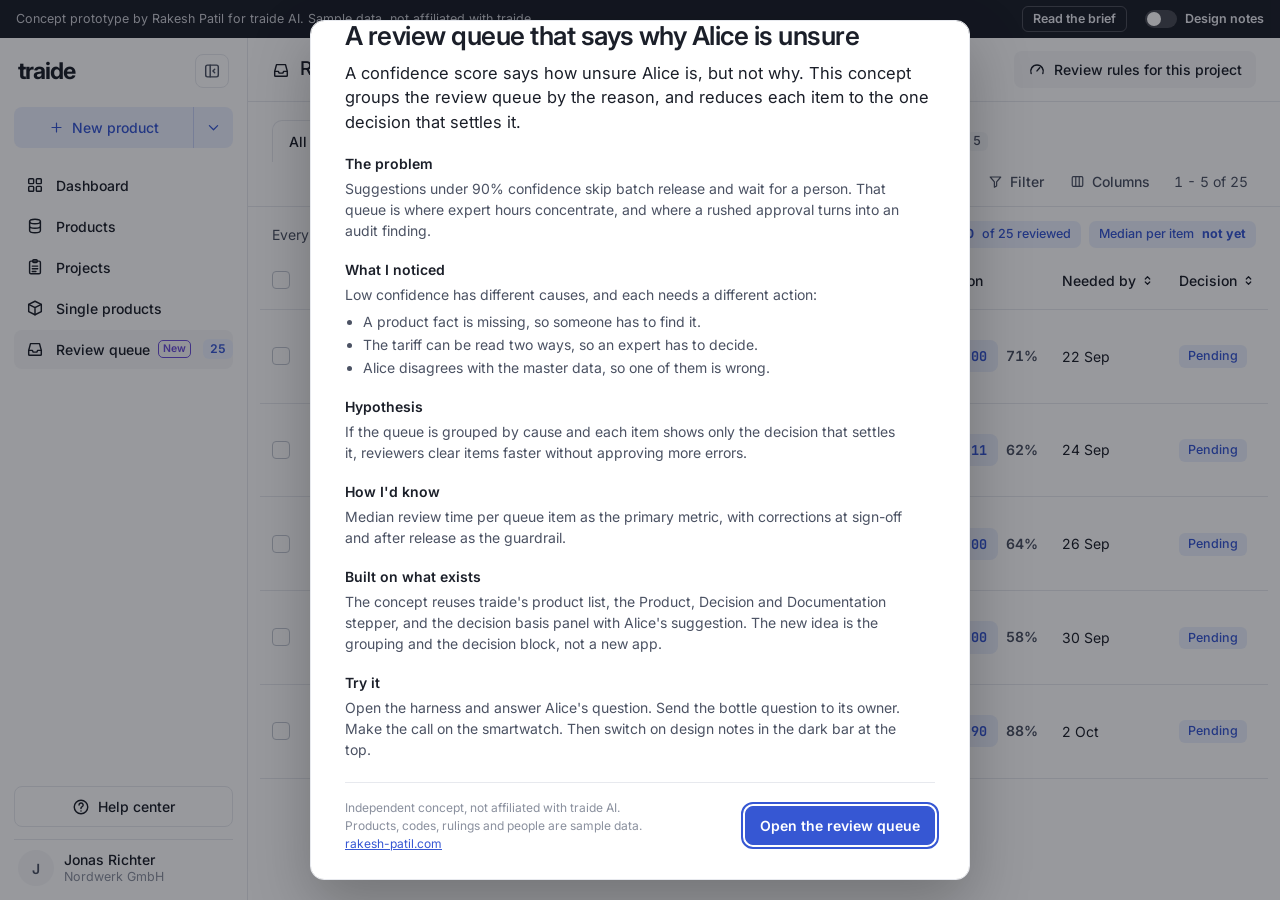
==== index.html @ de1a4b26 "Spliting code into seperate file HTML, CSS & JS" ====
<!doctype html>
<html lang="en">
<head>
<meta charset="utf-8">
<meta name="viewport" content="width=device-width,initial-scale=1">
<title>Review queue, a concept for traide</title>
<link rel="preconnect" href="https://fonts.googleapis.com">
<link rel="preconnect" href="https://fonts.gstatic.com" crossorigin>
<link href="https://fonts.googleapis.com/css2?family=Inter:wght@400;500;600;700&family=JetBrains+Mono:wght@500;700&display=swap" rel="stylesheet">
<link rel="stylesheet" href="styles.css">
</head>
<body>
<div class="strip">
  <p>Concept prototype by Rakesh Patil for traide AI. Sample data, not affiliated with traide.</p>
  <button class="sbtn" data-act="brief">Read the brief</button>
  <label class="switch"><input type="checkbox" id="notesToggle"><span>Design notes</span></label>
</div>
<div class="app">
  <aside class="side" id="side"></aside>
  <div class="main" id="main"></div>
</div>

<div class="scrim" id="scrim"></div>
<div class="modal" id="brief" role="dialog" aria-modal="true" aria-labelledby="briefTitle">
  <div class="brief">
    <p class="by">A product design concept by Rakesh Patil</p>
    <h1 id="briefTitle">A review queue that says why Alice is unsure</h1>
    <p class="lede">A confidence score says how unsure Alice is, but not why. This concept groups the review queue by the reason, and reduces each item to the one decision that settles it.</p>
    <h2>The problem</h2>
    <p>Suggestions under 90% confidence skip batch release and wait for a person. That queue is where expert hours concentrate, and where a rushed approval turns into an audit finding.</p>
    <h2>What I noticed</h2>
    <p>Low confidence has different causes, and each needs a different action:</p>
    <ul>
      <li>A product fact is missing, so someone has to find it.</li>
      <li>The tariff can be read two ways, so an expert has to decide.</li>
      <li>Alice disagrees with the master data, so one of them is wrong.</li>
    </ul>
    <h2>Hypothesis</h2>
    <p>If the queue is grouped by cause and each item shows only the decision that settles it, reviewers clear items faster without approving more errors.</p>
    <h2>How I'd know</h2>
    <p>Median review time per queue item as the primary metric, with corrections at sign-off and after release as the guardrail.</p>
    <h2>Built on what exists</h2>
    <p>The concept reuses traide's product list, the Product, Decision and Documentation stepper, and the decision basis panel with Alice's suggestion. The new idea is the grouping and the decision block, not a new app.</p>
    <h2>Try it</h2>
    <p>Open the harness and answer Alice's question. Send the bottle question to its owner. Make the call on the smartwatch. Then switch on design notes in the dark bar at the top.</p>
    <div class="foot">
      <p>Independent concept, not affiliated with traide AI. Products, codes, rulings and people are sample data. <a href="https://www.rakesh-patil.com" target="_blank" rel="noopener">rakesh-patil.com</a></p>
      <button class="btn primary" data-act="close-brief">Open the review queue</button>
    </div>
  </div>
</div>
<div class="sheet" id="askSheet" role="dialog" aria-modal="true" aria-labelledby="askTitle"></div>
<div class="pop" id="pop" role="dialog" aria-live="polite"></div>
<div class="toast" id="toast" role="status"></div>

<script src="script.js"></script>
</body>
</html>
---- styles.css ----
:root{
  --bg:#FFFFFF; --panel:#F6F7F9; --ai:#F3F6FC; --ink:#1B1F29; --ink-2:#4B5263; --ink-3:#8A909E;
  --rule:#E7E9EE; --line:#C3C8D2; --track:#E8EBF0;
  --blue:#3657D3; --blue-2:#2F4FC0; --blue-bg:#EBF0FD; --blue-hover:#2C4BC0;
  --ok:#2E9E57; --ok-bg:#E7F6EC; --toast:#3AA55B;
  --fact:#B4650A; --fact-bg:#FDF2E3; --judg:#6B4FD8; --judg-bg:#F1EDFD; --conf:#C23B5C; --conf-bg:#FCEBEF;
  --red:#C8323C; --meta:#6B4FD8; --strip:#1B1F29; --strip-ink:#E9EBF0;
  --step:20px;
  --sans:"Inter",system-ui,-apple-system,"Segoe UI",Roboto,Arial,sans-serif;
  --mono:"JetBrains Mono",ui-monospace,"SFMono-Regular",Menlo,Consolas,monospace;
}
@media (prefers-color-scheme:dark){
  :root:not([data-theme="light"]){
    --bg:#14171F; --panel:#1B1F29; --ai:#1A2130; --ink:#E8EAF0; --ink-2:#B0B6C3; --ink-3:#848B9A;
    --rule:#2A2F3B; --line:#4A5162; --track:#2A303C;
    --blue:#7D98F2; --blue-2:#9AB0F5; --blue-bg:#1F2A47; --blue-hover:#94ACF6;
    --ok:#5CC98E; --ok-bg:#163223; --toast:#2F8A4C;
    --fact:#E6A450; --fact-bg:#35291A; --judg:#B3A0F5; --judg-bg:#2A2446; --conf:#EE8CA6; --conf-bg:#3A2130;
    --red:#EF7A82; --meta:#A994F7; --strip:#0C0E13; --strip-ink:#D9DCE3;
  }
}
:root[data-theme="dark"]{
  --bg:#14171F; --panel:#1B1F29; --ai:#1A2130; --ink:#E8EAF0; --ink-2:#B0B6C3; --ink-3:#848B9A;
  --rule:#2A2F3B; --line:#4A5162; --track:#2A303C;
  --blue:#7D98F2; --blue-2:#9AB0F5; --blue-bg:#1F2A47; --blue-hover:#94ACF6;
  --ok:#5CC98E; --ok-bg:#163223; --toast:#2F8A4C;
  --fact:#E6A450; --fact-bg:#35291A; --judg:#B3A0F5; --judg-bg:#2A2446; --conf:#EE8CA6; --conf-bg:#3A2130;
  --red:#EF7A82; --meta:#A994F7; --strip:#0C0E13; --strip-ink:#D9DCE3;
}
*{box-sizing:border-box}
html,body{margin:0}
body{background:var(--bg);color:var(--ink);font:14px/1.5 var(--sans);-webkit-font-smoothing:antialiased}
button,input,select,textarea{font:inherit;color:inherit}
button{cursor:pointer;background:none;border:0;padding:0}
button:disabled{cursor:default}
:focus-visible{outline:2px solid var(--blue);outline-offset:2px;border-radius:6px}
h1,h2,h3{margin:0;font-weight:600}
p{margin:0}
.ic{display:inline-flex;flex:none}
.ic svg{width:18px;height:18px;fill:none;stroke:currentColor;stroke-width:1.6;stroke-linecap:round;stroke-linejoin:round}
.ic.sm svg{width:15px;height:15px}
kbd{font:600 10.5px/1 var(--sans);border:1px solid var(--rule);border-bottom-width:2px;border-radius:4px;padding:2px 5px;background:var(--bg);color:var(--ink-2)}
[data-host]{position:relative}
.mono{font-family:var(--mono);font-weight:700;letter-spacing:.01em}

/* concept strip */
.strip{height:38px;background:var(--strip);color:var(--strip-ink);display:flex;align-items:center;gap:18px;padding:0 16px;font-size:12.5px}
.strip p{flex:1;min-width:0;white-space:nowrap;overflow:hidden;text-overflow:ellipsis;opacity:.85}
.strip .sbtn{color:var(--strip-ink);font-weight:600;border:1px solid rgba(255,255,255,.22);border-radius:6px;padding:3px 10px}
.switch{display:flex;align-items:center;gap:8px;font-weight:600;cursor:pointer;user-select:none}
.switch input{appearance:none;width:32px;height:18px;border-radius:9px;background:rgba(255,255,255,.2);position:relative;margin:0;cursor:pointer;transition:background .2s}
.switch input::after{content:"";position:absolute;top:2px;left:2px;width:14px;height:14px;border-radius:50%;background:#fff;transition:left .2s}
.switch input:checked{background:var(--meta)}
.switch input:checked::after{left:16px}

/* shell */
.app{display:grid;grid-template-columns:248px minmax(0,1fr);height:calc(100vh - 38px)}
.side{border-right:1px solid var(--rule);display:flex;flex-direction:column;gap:18px;padding:16px 14px 14px;min-height:0}
.brandrow{display:flex;align-items:center;justify-content:space-between;padding:0 4px}
.word{font-weight:700;font-size:23px;letter-spacing:-.04em}
.iconbtn{width:34px;height:34px;border:1px solid var(--rule);border-radius:8px;display:grid;place-items:center;color:var(--ink-2)}
.newbtn{display:flex;border-radius:8px;background:var(--blue-bg);color:var(--blue);font-weight:500;overflow:hidden}
.newbtn button{color:inherit;padding:10px 12px;display:flex;align-items:center;gap:8px}
.newbtn button:first-child{flex:1;justify-content:center}
.newbtn button:last-child{border-left:1px solid rgba(54,87,211,.2)}
.nav{display:flex;flex-direction:column;gap:2px}
.nav button{display:flex;align-items:center;gap:12px;white-space:nowrap;width:100%;padding:9px 12px;border-radius:8px;color:var(--ink);font-weight:500;text-align:left}
.nav button:hover{background:var(--panel)}
.nav button.on{background:var(--panel)}
.nav .count{margin-left:auto;font-size:12px;font-weight:600;color:var(--blue);background:var(--blue-bg);border-radius:6px;padding:1px 7px;font-variant-numeric:tabular-nums}
.nav .newtag{font-size:10.5px;font-weight:600;color:var(--meta);border:1px solid var(--meta);border-radius:5px;padding:0 4px;margin-left:-4px}
.side-bottom{margin-top:auto;display:flex;flex-direction:column;gap:12px}
.helpbtn{display:flex;align-items:center;justify-content:center;gap:8px;border:1px solid var(--rule);border-radius:8px;padding:9px;font-weight:500}
.user{display:flex;align-items:center;gap:10px;padding:10px 4px 0;border-top:1px solid var(--rule)}
.avatar{width:36px;height:36px;border-radius:50%;background:var(--panel);display:grid;place-items:center;font-weight:600;color:var(--ink-2);flex:none}
.user small{display:block;color:var(--ink-3);font-size:12.5px;line-height:1.3}
.user strong{font-weight:500;display:block;line-height:1.3}
.main{min-width:0;min-height:0;display:flex;flex-direction:column}

/* shared bits */
.crumb{display:inline-flex;align-items:center;gap:6px;background:var(--panel);border-radius:8px;padding:7px 12px 7px 8px;font-weight:500}
.crumb:hover{background:var(--rule)}
.topbar{display:flex;align-items:center;gap:14px;padding:12px 24px;border-bottom:1px solid var(--rule);min-height:64px}
.topbar h1{font-size:19px;font-weight:500;display:flex;align-items:center;gap:10px}
.ghost{display:inline-flex;align-items:center;gap:8px;background:var(--panel);border-radius:8px;padding:8px 14px;font-weight:500;color:var(--ink)}
.ghost:hover{background:var(--rule)}
.art{display:inline-flex;align-items:center;gap:8px;border:1px solid var(--rule);border-radius:8px;padding:5px 10px;font-family:var(--mono);font-weight:700;font-size:13px;white-space:nowrap;background:var(--bg)}
.art.pend{background:var(--blue-bg);border-color:transparent;color:var(--blue)}
.tcode{flex:none;display:inline-flex;align-items:stretch;border:1px solid var(--rule);border-radius:8px;font-family:var(--mono);font-weight:700;font-size:13.5px;overflow:hidden;white-space:nowrap;background:var(--bg)}
.tcode>span{padding:5px 10px;display:flex;align-items:center;gap:6px}
.tcode .eu{border-right:1px solid var(--rule)}
.tcode.pend{background:var(--blue-bg);border-color:transparent;color:var(--blue)}
.tcode.pend .eu{border-right-color:rgba(54,87,211,.18)}
.tcode.empty{color:var(--ink-3)}
.tcode.flash{animation:flash .9s ease}
@keyframes flash{0%{box-shadow:0 0 0 0 var(--blue)}30%{box-shadow:0 0 0 4px var(--blue-bg)}100%{box-shadow:0 0 0 0 transparent}}
.badge{display:inline-block;font-size:12.5px;font-weight:500;border-radius:6px;padding:2px 9px;white-space:nowrap}
.badge.pend{background:var(--blue-bg);color:var(--blue)}
.badge.wait{background:var(--fact-bg);color:var(--fact)}
.badge.done{color:var(--ink);padding-left:0}
.cause{display:inline-flex;align-items:center;gap:7px;font-size:12.5px;font-weight:500;padding:2px 9px 2px 8px;border-radius:6px;white-space:nowrap}
.cause::before{content:"";width:7px;height:7px;transform:rotate(45deg);border-radius:1px;background:currentColor;flex:none}
.g-fact.cause{color:var(--fact);background:var(--fact-bg)}
.g-judgment.cause{color:var(--judg);background:var(--judg-bg)}
.g-conflict.cause{color:var(--conf);background:var(--conf-bg)}
.btn{display:inline-flex;align-items:center;gap:8px;border:1px solid var(--rule);background:var(--bg);border-radius:8px;padding:8px 14px;font-weight:500}
.btn:hover:not(:disabled){border-color:var(--line)}
.btn.primary{background:var(--blue);color:#fff;border-color:var(--blue);font-weight:600}
.btn.primary:hover:not(:disabled){background:var(--blue-hover);border-color:var(--blue-hover)}
.btn.primary:disabled{background:var(--track);border-color:var(--track);color:var(--ink-3)}
.btn.primary kbd{background:transparent;color:inherit;border-color:rgba(255,255,255,.5)}
.btn.danger{color:var(--red);border-color:var(--red)}
.link{color:var(--blue);font-weight:500}
.link:hover:not(:disabled){text-decoration:underline;text-underline-offset:3px}
.link:disabled{color:var(--ink-3)}
.link.sm{font-size:12.5px}

/* list view */
.page{flex:1;overflow:auto}
.tabs{display:flex;align-items:flex-end;gap:4px;padding:18px 24px 0;border-bottom:1px solid var(--rule);flex-wrap:wrap}
.tab{display:flex;align-items:center;gap:10px;padding:10px 16px;border:1px solid transparent;border-bottom:0;border-radius:10px 10px 0 0;color:var(--ink-2);margin-bottom:-1px;font-weight:500}
.tab .n{font-size:12.5px;background:var(--panel);border-radius:6px;padding:0 7px;color:var(--ink-2);font-variant-numeric:tabular-nums}
.tab[aria-selected="true"]{border-color:var(--rule);background:var(--bg);color:var(--ink)}
.tab .dot{width:8px;height:8px;border-radius:1.5px;transform:rotate(45deg)}
.tab.t-fact .dot{background:var(--fact)} .tab.t-judgment .dot{background:var(--judg)} .tab.t-conflict .dot{background:var(--conf)}
.tools{display:flex;align-items:center;gap:6px;margin-left:auto;padding-bottom:8px;color:var(--ink-2)}
.tools button{display:flex;align-items:center;gap:7px;padding:6px 10px;border-radius:7px;font-weight:500}
.tools button:hover{background:var(--panel)}
.pager{font-variant-numeric:tabular-nums;padding:0 8px;white-space:nowrap}
.listmeta{display:flex;flex-wrap:wrap;align-items:center;gap:10px 16px;padding:14px 24px 4px}
.listmeta p{color:var(--ink-2);flex:1;min-width:260px}
.pill{display:inline-flex;align-items:center;gap:8px;background:var(--blue-bg);color:var(--blue);border-radius:7px;padding:4px 10px;font-size:12.5px;font-weight:500;white-space:nowrap}
.pill b{font-variant-numeric:tabular-nums}
.tablewrap{overflow-x:auto;padding:0 12px 24px}
table{border-collapse:collapse;width:100%}
.ltable th{font-weight:500;text-align:left;padding:18px 12px;border-bottom:1px solid var(--rule);white-space:nowrap;color:var(--ink)}
.ltable td{padding:16px 12px;border-bottom:1px solid var(--rule);vertical-align:middle}
.ltable tbody tr{cursor:pointer}
.ltable tbody tr:hover td{background:var(--panel)}
.ltable .pname{font-weight:500}
.ltable .pname small{display:block;color:var(--ink-3);font-weight:400;font-size:12.5px}
.conf{font-weight:600;font-variant-numeric:tabular-nums;color:var(--ink-2);margin-left:8px}
.cb{width:18px;height:18px;border:1.5px solid var(--line);border-radius:4px;display:block}
.sorth{display:inline-flex;align-items:center;gap:4px}
.donebar{margin:12px 24px 0;padding:14px 16px;border-radius:10px;background:var(--ok-bg);display:flex;flex-wrap:wrap;align-items:center;gap:12px}
.donebar p{flex:1;min-width:240px}

/* detail view */
.dtop{display:flex;align-items:center;gap:14px;padding:10px 24px;border-bottom:1px solid var(--rule)}
.dtop .dname{font-weight:500;white-space:nowrap;overflow:hidden;text-overflow:ellipsis;min-width:0}
.dnav{margin-left:auto;display:flex;align-items:center;gap:6px;flex:none}
.dnav .pos{font-variant-numeric:tabular-nums;margin-right:6px}
.dnav .pos b{font-weight:500}
.dnav .pos span{color:var(--ink-3)}
.dnav button{width:34px;height:34px;border-radius:8px;display:grid;place-items:center;background:var(--panel)}
.dnav button:hover{background:var(--rule)}
.stepper{display:flex;align-items:center;gap:14px;padding:14px 24px;border-bottom:1px solid var(--rule)}
.stp{display:flex;align-items:center;gap:12px;white-space:nowrap}
.stp .c{width:30px;height:30px;border-radius:50%;display:grid;place-items:center;font-weight:500;font-size:13px;background:var(--panel);color:var(--ink-3)}
.stp.done .c{background:var(--blue-bg);color:var(--blue)}
.stp.active .c{background:var(--blue-bg);color:var(--blue);box-shadow:0 0 0 1.5px var(--blue)}
.stp .t{font-weight:500}
.stp .t small{display:block;font-weight:400;font-size:12px;color:var(--ink-3);line-height:1.2}
.stp.todo .t{color:var(--ink-2)}
.sline{flex:0 1 180px;min-width:24px;height:2px;background:var(--rule)}
.sline.done{background:var(--blue)}
.dbody{flex:1;min-height:0;display:grid;grid-template-columns:minmax(0,1fr) minmax(380px,42%)}
.dleft{display:flex;flex-direction:column;min-height:0;min-width:0}
.dscroll{flex:1;overflow:auto;padding:18px 24px 28px}
.lbl{color:var(--ink-2);font-weight:500;margin-bottom:12px}
.banner{display:flex;flex-direction:column;gap:8px;padding:14px 16px;border-radius:10px;border:1px solid var(--rule);margin-bottom:14px}
.banner .brow{display:flex;flex-wrap:wrap;align-items:center;gap:8px 14px}
.banner .due{font-weight:600;font-size:13px}
.banner p{color:var(--ink-2)}
.sect{border:1px solid var(--rule);border-radius:10px;margin-bottom:14px;background:var(--bg)}
.shead{display:flex;align-items:center;width:100%;padding:14px 16px;text-align:left}
.shead h2{font-size:18px;font-weight:500;flex:1}
.shead .ic{color:var(--ink-2);transition:transform .2s}
.sect.closed .shead .ic{transform:rotate(180deg)}
.sect.closed .sbody{display:none}
.sbody{padding:0 16px 18px}
.kv{display:grid;grid-template-columns:110px minmax(0,1fr);gap:10px 12px;align-items:center;margin-bottom:12px}
.kv .k{color:var(--ink-3)}
.kv .v{display:flex;align-items:center;gap:8px;min-width:0}
.sqbtn{width:34px;height:34px;border-radius:8px;display:grid;place-items:center;background:var(--panel);color:var(--ink-2);flex:none}
.sqbtn:hover:not(:disabled){background:var(--rule)}
.sqbtn:disabled{opacity:.45}
.graybox{background:var(--panel);border-radius:8px;padding:4px 14px}
.facts{width:100%;font-size:13.5px}
.facts th,.facts td{text-align:left;padding:9px 0;border-bottom:1px solid var(--rule);vertical-align:top}
.facts tr:last-child th,.facts tr:last-child td{border-bottom:0}
.facts th{font-weight:500;color:var(--ink-2);width:30%;padding-right:12px}
.facts td.src{width:1%;white-space:nowrap;text-align:right;padding-left:12px}
.prov{display:inline-block;font-size:12px;font-weight:500;color:var(--ink-2);padding:1px 7px;border-radius:5px;background:var(--bg);border:1px solid var(--rule)}
.prov.weak{border-style:dashed;color:var(--ink-3)}
.prov.you{color:var(--ok);background:var(--ok-bg);border-color:transparent}
.prov.miss{color:var(--fact);background:var(--fact-bg);border-color:transparent}
tr.weak td:nth-child(2){color:var(--ink-3);font-style:italic}
tr.missing td:nth-child(2){color:var(--fact);font-weight:600}
.attach{margin-top:12px}
.subh{font-weight:600;margin:4px 0 2px}
.subp{color:var(--ink-2);font-size:13.5px}

/* tree + fork */
.tree{list-style:none;margin:14px 0 0;padding:0}
.node{position:relative;height:30px;display:flex;align-items:center;gap:10px;padding-left:calc(var(--lvl)*var(--step) + 18px);font-size:13px;white-space:nowrap;overflow:hidden}
.node::after{content:"";position:absolute;left:calc(var(--lvl)*var(--step) + 4px);top:11px;width:8px;height:8px;border-radius:50%;background:var(--line)}
.node.has-parent{overflow:visible}
.node.has-parent::before{content:"";position:absolute;left:calc((var(--lvl) - 1)*var(--step) + 7px);top:-11px;height:26px;width:calc(var(--step) - 3px);border-left:2px solid var(--line);border-bottom:2px solid var(--line);border-bottom-left-radius:7px}
.node-k{font-weight:600;font-family:var(--mono);font-size:12.5px}
.node-v{color:var(--ink-3);overflow:hidden;text-overflow:ellipsis}
.node.none .node-v{font-style:italic}
.fork{position:relative;list-style:none;margin:4px 0 0;padding:0;--lx:calc((var(--lvl) - 1)*var(--step) + 7px);--cx:calc(var(--lvl)*var(--step) + 16px)}
.fork::before{content:"";position:absolute;left:var(--lx);top:-15px;bottom:var(--b,40px);border-left:2px solid var(--line)}
.fork::after{content:"";position:absolute;left:calc(var(--lx) - 5px);top:-2px;width:12px;height:12px;transform:rotate(45deg);border-radius:2px;border:2px solid var(--bg)}
.fork.g-fact::after{background:var(--fact)} .fork.g-judgment::after{background:var(--judg)} .fork.g-conflict::after{background:var(--conf)}
.cand{position:relative;margin:0 0 8px var(--cx);transition:opacity .3s ease}
.cand:first-child{margin-top:10px}
.cand::before{content:"";position:absolute;top:50%;left:calc(var(--lx) - var(--cx));width:calc(var(--cx) - var(--lx));border-top:2px solid var(--line)}
.cand.is-dim{opacity:.5}
.cand.is-dim::before{border-top-style:dashed}
.cand.is-sel::before{border-top-color:var(--blue)}
.cand-btn{width:100%;display:grid;grid-template-columns:auto minmax(0,1fr) 116px 22px;gap:12px;align-items:center;text-align:left;background:var(--bg);border:1px solid var(--rule);border-radius:10px;padding:10px 12px;transition:border-color .2s,box-shadow .2s}
.cand-btn:hover:not(:disabled){border-color:var(--line)}
.cand-btn:disabled{color:inherit}
.is-sel .cand-btn{border-color:var(--blue);box-shadow:0 0 0 1px var(--blue)}
.cand-title{display:block;line-height:1.35;font-size:13.5px}
.cand-path{display:block;font-size:12px;color:var(--ink-3);margin-top:2px}
.cand-tag{display:inline-block;font-size:11.5px;font-weight:500;color:var(--ink-2);background:var(--panel);border-radius:5px;padding:0 6px;margin-top:4px}
.cand-conf{display:flex;align-items:center;gap:8px}
.meter{position:relative;height:6px;border-radius:3px;background:var(--track);flex:1}
.fill{position:absolute;left:0;top:0;bottom:0;border-radius:3px;background:var(--ink-3);transition:width .55s cubic-bezier(.3,.8,.3,1)}
.is-sel .fill{background:var(--blue)}
.fill.over{background:var(--ok)!important}
.tick{position:absolute;left:90%;top:-4px;bottom:-4px;width:2px;border-radius:1px;background:var(--ink);opacity:.45}
.pct{font-size:12.5px;font-weight:600;font-variant-numeric:tabular-nums;min-width:56px;text-align:right;white-space:nowrap}
.pct s{color:var(--ink-3);font-weight:400;margin-right:3px}
.cand-check{width:22px;height:22px;border-radius:50%;border:1.5px solid var(--line);display:grid;place-items:center;color:transparent}
.cand-check svg{width:13px;height:13px;fill:none;stroke:currentColor;stroke-width:2.2}
.is-sel .cand-check{background:var(--blue);border-color:var(--blue);color:#fff}
.legend{display:flex;align-items:center;gap:10px;margin-top:10px;font-size:12.5px;color:var(--ink-3)}
.meter.mini{flex:none;width:36px}

/* decide */
.decide{margin-top:16px;padding:16px;border-radius:10px;border:1px solid var(--rule);border-left-width:4px}
.decide.g-fact{border-left-color:var(--fact)}
.decide.g-judgment{border-left-color:var(--judg)}
.decide.g-conflict{border-left-color:var(--conf)}
.decide .dlabel{font-size:12.5px;font-weight:600;color:var(--ink-3)}
.q-text{font-size:17px;font-weight:600;line-height:1.35;margin-top:4px;max-width:48ch}
.q-why{color:var(--ink-2);margin-top:6px;max-width:66ch;font-size:13.5px}
.clues{margin:10px 0 0;padding:0;list-style:none;display:flex;flex-direction:column;gap:3px}
.clues li{font-size:13px;color:var(--ink-2);padding-left:16px;position:relative}
.clues li::before{content:"";position:absolute;left:2px;top:8px;width:5px;height:5px;border-radius:50%;background:var(--ink-3)}
.answers{display:flex;flex-wrap:wrap;gap:8px;margin-top:14px}
.ans{border:1px solid var(--rule);background:var(--bg);border-radius:8px;padding:8px 12px;font-weight:500;display:inline-flex;align-items:center;gap:8px;text-align:left}
.ans:hover:not(:disabled){border-color:var(--ink-3)}
.ans.on{border-color:var(--blue);box-shadow:0 0 0 1px var(--blue);color:var(--blue)}
.ans:disabled:not(.on){opacity:.5}
.ask{display:flex;flex-wrap:wrap;align-items:center;gap:6px;margin-top:12px;font-size:13px;color:var(--ink-2)}
.answered{margin-top:12px;font-size:13px;color:var(--ok);font-weight:500}
.waitq{margin:10px 0 0;padding:10px 12px;border-left:3px solid var(--fact);background:var(--fact-bg);border-radius:0 8px 8px 0;font-size:13.5px}
.row{display:flex;flex-wrap:wrap;align-items:center;gap:10px;margin-top:12px}
.proto{font-size:12px;color:var(--ink-3)}
.cases{display:grid;grid-template-columns:1fr 1fr;gap:10px;margin-top:12px}
.case{border:1px solid var(--rule);border-radius:9px;padding:12px 14px;display:flex;flex-direction:column;gap:8px}
.case.on{border-color:var(--blue);box-shadow:0 0 0 1px var(--blue)}
.case h3{font-size:13px;font-weight:600}
.case ul{margin:0;padding-left:16px;color:var(--ink-2);font-size:13px;display:flex;flex-direction:column;gap:3px;flex:1}
.case .btn{align-self:flex-start;padding:6px 12px}
.lean{margin-top:10px;font-size:13px;color:var(--ink-2)}
.mtable{width:100%;font-size:13px;border:1px solid var(--rule);border-radius:8px;border-collapse:separate;border-spacing:0;overflow:hidden}
.mtable th,.mtable td{text-align:left;padding:8px 10px;border-bottom:1px solid var(--rule);vertical-align:top}
.mtable tr:last-child td{border-bottom:0}
.mtable th{font-weight:500;color:var(--ink-3);background:var(--panel);font-size:12px}
.check{display:flex;align-items:center;gap:8px;margin-top:12px;font-weight:500;font-size:13px;cursor:pointer}
.check input{width:16px;height:16px;accent-color:var(--blue)}
.hint{font-size:12.5px;color:var(--ink-3);margin:2px 0 0 24px}
.tfield{display:flex;align-items:center;gap:8px;margin-top:18px;padding-top:16px;border-top:1px solid var(--rule)}
.tfield .cap{font-size:12.5px;color:var(--ink-3);margin-left:4px}

/* documentation */
.audit{list-style:none;margin:0;padding:0;position:relative}
.audit::before{content:"";position:absolute;left:5px;top:8px;bottom:8px;border-left:2px solid var(--rule)}
.audit li{position:relative;padding:0 0 14px 24px}
.audit li::before{content:"";position:absolute;left:0;top:5px;width:12px;height:12px;border-radius:50%;background:var(--bg);border:2px solid var(--line)}
.audit li.you::before{border-color:var(--blue);background:var(--blue)}
.audit li.pending::before{border-style:dashed}
.audit li.pending{color:var(--ink-3)}
.a-meta{font-size:12px;color:var(--ink-3)}
.a-text{font-size:13.5px}

/* decision bar */
.decision{border-top:1px solid var(--rule);background:var(--bg);padding:12px 24px}
.dec-row{display:flex;align-items:center;gap:14px}
.dec-sum{flex:1;min-width:0;display:flex;flex-direction:column;gap:3px}
.dec-sum .line{display:flex;align-items:center;gap:10px;min-width:0}
.dec-title{flex:1;min-width:0;white-space:nowrap;overflow:hidden;text-overflow:ellipsis;font-size:13.5px}
.dec-rec{font-size:12px;color:var(--ink-3)}
.dec-empty{color:var(--ink-2)}
.dec-actions{display:flex;align-items:center;gap:16px;flex:none}
.dec-done{display:flex;flex-wrap:wrap;align-items:center;gap:10px 14px;color:var(--ink-2)}
.keys{margin-top:8px;font-size:11.5px;color:var(--ink-3);display:flex;flex-wrap:wrap;gap:4px 14px}
.keys span{white-space:nowrap}
.override{margin:0 0 12px;padding:12px 14px;border:1px solid var(--rule);border-radius:10px;background:var(--panel);display:flex;flex-wrap:wrap;align-items:flex-end;gap:10px}
.override label{display:flex;flex-direction:column;gap:4px;font-size:12px;font-weight:500;color:var(--ink-2)}
.override input,.override select{border:1px solid var(--rule);border-radius:7px;padding:7px 10px;background:var(--bg);min-width:140px}
.override input{font-family:var(--mono);font-weight:700}
.override select{min-width:220px}
.err{flex-basis:100%;font-size:12.5px;color:var(--red);font-weight:500}
.err:empty{display:none}

/* decision basis */
.dright{border-left:1px solid var(--rule);display:flex;flex-direction:column;min-height:0;min-width:0}
.bhead{display:flex;flex-wrap:wrap;align-items:center;gap:10px;padding:14px 20px 12px}
.bhead .lbl{margin:0;flex:1;white-space:nowrap}
.seg{display:flex;gap:2px;background:var(--panel);border-radius:9px;padding:3px}
.seg button{display:flex;align-items:center;gap:6px;padding:6px 10px;border-radius:7px;font-weight:500;font-size:13px;color:var(--ink-2);position:relative;white-space:nowrap}
.seg button[aria-pressed="true"]{background:var(--bg);color:var(--ink);box-shadow:0 1px 2px rgba(0,0,0,.08)}
.seg .alert{width:7px;height:7px;border-radius:50%;background:var(--conf);position:absolute;top:4px;right:4px}
.bscroll{flex:1;overflow:auto;padding:4px 20px 20px}
.btitle{display:flex;align-items:center;gap:10px;font-size:19px;font-weight:500;margin:6px 0 14px}
.btitle .ic{color:var(--blue)}
.acard{border:1px solid var(--rule);border-radius:10px;margin-bottom:12px}
.acard>button{display:flex;align-items:center;gap:8px;width:100%;padding:12px 14px;text-align:left;font-weight:500;font-size:15px}
.acard>button .sq{width:14px;height:14px;border-radius:3px;background:var(--blue);flex:none}
.acard>button .chev{margin-left:auto;width:28px;height:28px;border-radius:7px;display:grid;place-items:center;background:var(--panel);color:var(--ink-2);transition:transform .2s}
.acard.closed>button .chev{transform:rotate(180deg)}
.acard.closed .abody{display:none}
.abody{margin:0 12px 12px;background:var(--ai);border-radius:8px;padding:12px 14px;font-size:13.5px}
.abody ul{margin:0;padding-left:18px;display:flex;flex-direction:column;gap:5px}
.abody h4{margin:0 0 6px;font-size:13.5px;font-weight:600}
.abody h4+ul{margin-bottom:12px}
.abody p+p{margin-top:6px}
.refs{display:flex;flex-wrap:wrap;gap:6px;margin-top:6px}
.ref{display:inline-block;font-size:12px;color:var(--blue);background:var(--bg);border:1px solid var(--rule);border-radius:999px;padding:1px 9px}
.rstep{padding:8px 0;border-top:1px solid var(--rule)}
.rstep:first-of-type{border-top:0;padding-top:0}
.rstep .rn{font-family:var(--mono);font-weight:700;font-size:12px;color:var(--blue)}
.rstep .law{margin-top:3px}
.rstep .rapp{margin-top:3px;color:var(--ink-2)}
.qa{border-left:3px solid var(--blue);padding:8px 12px;margin-bottom:10px;background:var(--ai);border-radius:0 8px 8px 0;font-size:13.5px}
.qa b{font-weight:600;display:block;margin-bottom:2px}
.bempty{color:var(--ink-2);padding:18px 16px;border:1px dashed var(--line);border-radius:10px}
.askbar{display:flex;align-items:center;gap:8px;padding:12px 16px;border-top:1px solid var(--rule);position:relative}
.qqbtn{display:flex;align-items:center;gap:6px;padding:9px 12px;border:1px solid var(--rule);border-radius:8px;font-weight:500;white-space:nowrap}
.askin{flex:1;min-width:0;border:1px solid var(--rule);border-radius:8px;padding:9px 12px;background:var(--bg)}
.menu{position:absolute;left:16px;bottom:58px;background:var(--bg);border:1px solid var(--rule);border-radius:10px;box-shadow:0 12px 30px rgba(0,0,0,.14);padding:6px;display:none;z-index:8;min-width:280px}
.menu.show{display:block}
.menu button{display:block;width:100%;text-align:left;padding:8px 10px;border-radius:7px}
.menu button:hover{background:var(--panel)}

/* overlays */
.scrim{position:fixed;inset:0;background:rgba(10,14,22,.42);display:none;z-index:40}
.scrim.show{display:block}
.modal{position:fixed;z-index:41;left:50%;top:50%;transform:translate(-50%,-50%);width:min(660px,calc(100vw - 32px));max-height:calc(100vh - 40px);overflow:auto;background:var(--bg);border-radius:14px;border:1px solid var(--rule);box-shadow:0 24px 60px rgba(0,0,0,.25);display:none}
.modal.show{display:block}
.brief{padding:30px 34px 26px}
.brief .by{font-size:13px;color:var(--meta);font-weight:600}
.brief h1{font-size:26px;line-height:1.2;margin-top:6px;letter-spacing:-.02em}
.brief h2{font-size:14px;margin-top:18px}
.brief p{margin-top:4px;color:var(--ink-2);max-width:62ch}
.brief p.lede{font-size:16.5px;line-height:1.5;color:var(--ink);margin-top:10px}
.brief ul{margin:6px 0 0;padding-left:18px;color:var(--ink-2);display:flex;flex-direction:column;gap:2px}
.brief .foot{display:flex;flex-wrap:wrap;align-items:center;justify-content:space-between;gap:14px;margin-top:22px;padding-top:16px;border-top:1px solid var(--rule)}
.brief .foot p{font-size:12px;color:var(--ink-3);margin:0;max-width:40ch}
.brief a{color:var(--blue)}
.sheet{position:fixed;z-index:41;top:0;right:0;bottom:0;width:min(440px,100vw);background:var(--bg);border-left:1px solid var(--rule);box-shadow:-20px 0 50px rgba(0,0,0,.16);padding:24px;display:flex;flex-direction:column;gap:14px;transform:translateX(100%);transition:transform .28s ease;visibility:hidden}
.sheet.show{transform:none;visibility:visible}
.sheet h2{font-size:19px;font-weight:600}
.person{display:flex;align-items:center;gap:12px}
.person small{display:block;color:var(--ink-3);font-size:12.5px}
.sheet label{font-size:12.5px;font-weight:500;color:var(--ink-2)}
.sheet textarea{width:100%;min-height:110px;border:1px solid var(--rule);border-radius:8px;padding:10px 12px;background:var(--bg);resize:vertical;margin-top:5px;line-height:1.45}
.preview{border:1px dashed var(--line);border-radius:10px;padding:12px 14px;font-size:13px;color:var(--ink-2)}
.preview strong{color:var(--ink)}
.preview .fake{display:flex;gap:6px;margin-top:8px}
.preview .fake span{border:1px solid var(--rule);border-radius:6px;padding:3px 10px;font-weight:500;font-size:12px;color:var(--ink)}
.sheet .actions{margin-top:auto;display:flex;justify-content:flex-end;gap:10px}
.toast{position:fixed;right:20px;bottom:20px;background:var(--toast);color:#fff;padding:12px 16px;border-radius:10px;display:flex;gap:12px;align-items:flex-start;font-size:13.5px;opacity:0;pointer-events:none;transition:opacity .2s,transform .2s;transform:translateY(12px);z-index:50;max-width:min(420px,calc(100vw - 40px));box-shadow:0 10px 30px rgba(0,0,0,.18)}
.toast.show{opacity:1;transform:none;pointer-events:auto}
.toast .ic svg{width:20px;height:20px;stroke-width:1.8}
.toast strong{display:block;font-weight:600}
.toast .tb{flex:1}
.toast .undo{color:#fff;font-weight:600;text-decoration:underline;text-underline-offset:3px;margin-left:8px;align-self:center}

/* design notes */
.pin{display:none}
body.notes-on .pin{display:grid;place-items:center;position:absolute;top:-9px;right:-9px;z-index:6;width:24px;height:24px;border-radius:50%;background:var(--meta);color:#fff;font-size:12px;font-weight:700;cursor:pointer;box-shadow:0 0 0 3px var(--bg),0 2px 6px rgba(0,0,0,.25)}
body.notes-on .pin.inside{top:4px;right:4px}
body.notes-on .pin.left{right:auto;left:-6px}
body.notes-on .pin.active{box-shadow:0 0 0 3px var(--bg),0 0 0 6px var(--meta)}
.pop{position:fixed;z-index:45;width:330px;max-width:calc(100vw - 24px);background:var(--bg);border:1px solid var(--rule);border-top:4px solid var(--meta);border-radius:12px;padding:16px 18px 14px;box-shadow:0 18px 44px rgba(0,0,0,.22);display:none}
.pop.show{display:block}
.pop-n{font-size:12px;font-weight:600;color:var(--meta)}
.pop h3{font-size:15px;margin-top:4px}
.pop p{font-size:13px;color:var(--ink-2);margin-top:6px}
.pop-nav{display:flex;justify-content:space-between;margin-top:14px}
.pop-x{position:absolute;top:8px;right:10px;font-size:20px;line-height:1;color:var(--ink-3)}

/* responsive */
@media (max-width:1180px){
  .app{height:auto;min-height:calc(100vh - 38px)}
  .dbody{grid-template-columns:1fr}
  .dright{border-left:0;border-top:1px solid var(--rule)}
  .dscroll,.bscroll,.page{overflow:visible}
  .decision{position:sticky;bottom:0;z-index:5}
}
@media (max-width:860px){
  :root{--step:14px}
  .app{grid-template-columns:1fr}
  .side{flex-direction:row;align-items:center;padding:10px 14px;border-right:0;border-bottom:1px solid var(--rule)}
  .side .newbtn,.side .nav,.side .side-bottom{display:none}
  .brandrow{flex:1}
  .strip p{display:none}
  .strip{justify-content:flex-end}
  .topbar,.dtop,.stepper,.decision{padding-left:14px;padding-right:14px}
  .stepper{overflow-x:auto}
  .tabs{padding:12px 14px 0}
  .tools{display:none}
  .listmeta{padding:12px 14px 4px}
  .dscroll{padding:14px}
  .bscroll{padding:4px 14px 16px}
  .cand-btn{grid-template-columns:minmax(0,1fr) 22px;gap:8px}
  .cand-btn>*:not(.cand-check){grid-column:1}
  .cand-check{grid-column:2;grid-row:1}
  .cases{grid-template-columns:1fr}
  .dec-row{flex-wrap:wrap}
  .dec-actions{width:100%;justify-content:space-between}
  .keys,.btn kbd,.ans kbd{display:none}
  .brief{padding:22px 20px}
  .kv{grid-template-columns:80px minmax(0,1fr)}
  .facts td.src{white-space:normal}
}
@media (prefers-reduced-motion:reduce){*,*::before,*::after{transition:none!important;animation:none!important}}
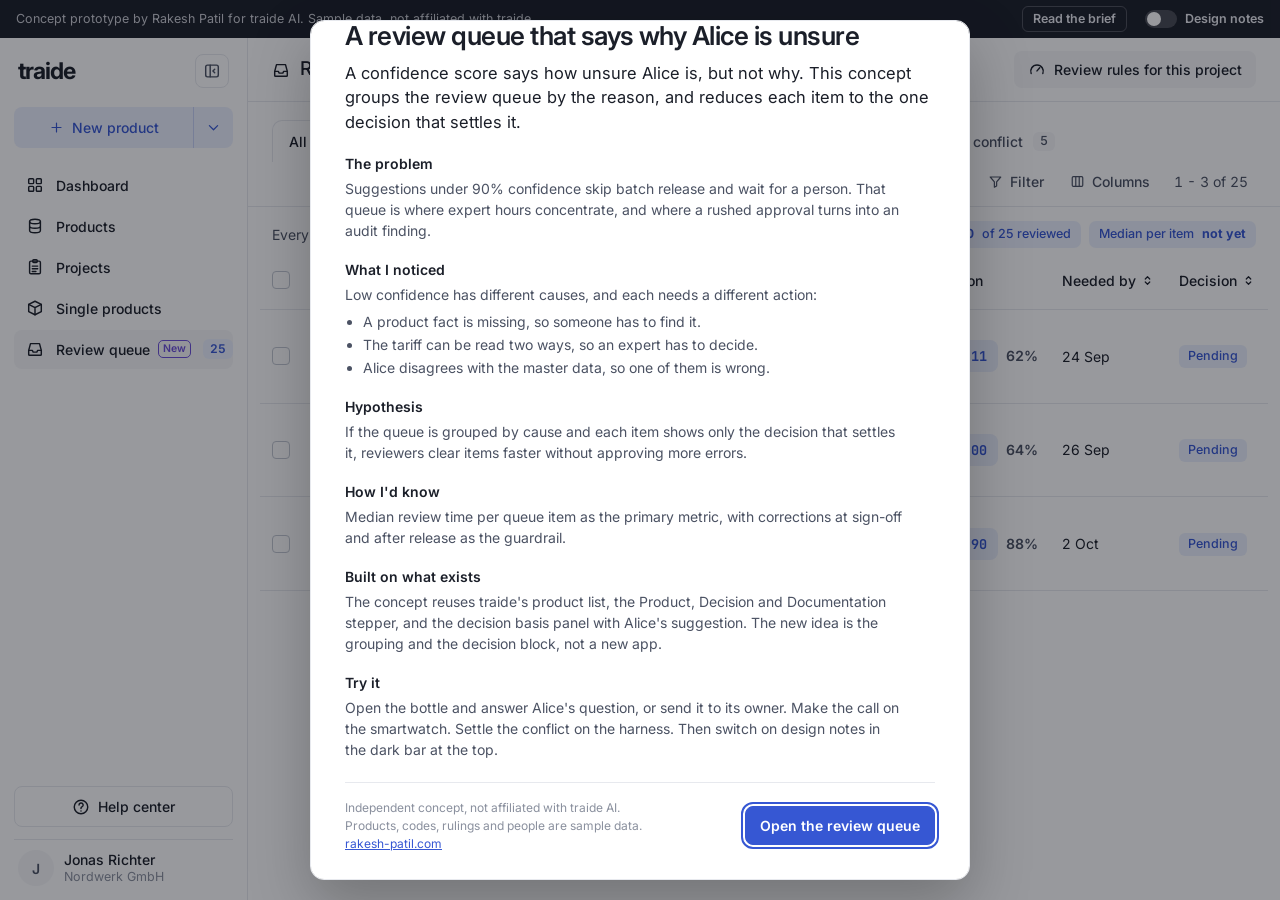
==== commit 48c49daf: "Updated list to 3" ====
--- a/index.html
+++ b/index.html
@@ -42,7 +42,7 @@
     <h2>Built on what exists</h2>
     <p>The concept reuses traide's product list, the Product, Decision and Documentation stepper, and the decision basis panel with Alice's suggestion. The new idea is the grouping and the decision block, not a new app.</p>
     <h2>Try it</h2>
-    <p>Open the harness and answer Alice's question. Send the bottle question to its owner. Make the call on the smartwatch. Then switch on design notes in the dark bar at the top.</p>
+    <p>Open the bottle and answer Alice's question, or send it to its owner. Make the call on the smartwatch. Settle the conflict on the harness. Then switch on design notes in the dark bar at the top.</p>
     <div class="foot">
       <p>Independent concept, not affiliated with traide AI. Products, codes, rulings and people are sample data. <a href="https://www.rakesh-patil.com" target="_blank" rel="noopener">rakesh-patil.com</a></p>
       <button class="btn primary" data-act="close-brief">Open the review queue</button>
--- a/styles.css
+++ b/styles.css
@@ -395,6 +395,8 @@
 .pop-n{font-size:12px;font-weight:600;color:var(--meta)}
 .pop h3{font-size:15px;margin-top:4px}
 .pop p{font-size:13px;color:var(--ink-2);margin-top:6px}
+.pop-assume{font-size:12.5px;color:var(--ink-2);margin-top:10px;padding-top:10px;border-top:1px dashed var(--rule)}
+.pop-assume strong{color:var(--meta);font-weight:600}
 .pop-nav{display:flex;justify-content:space-between;margin-top:14px}
 .pop-x{position:absolute;top:8px;right:10px;font-size:20px;line-height:1;color:var(--ink-3)}
 
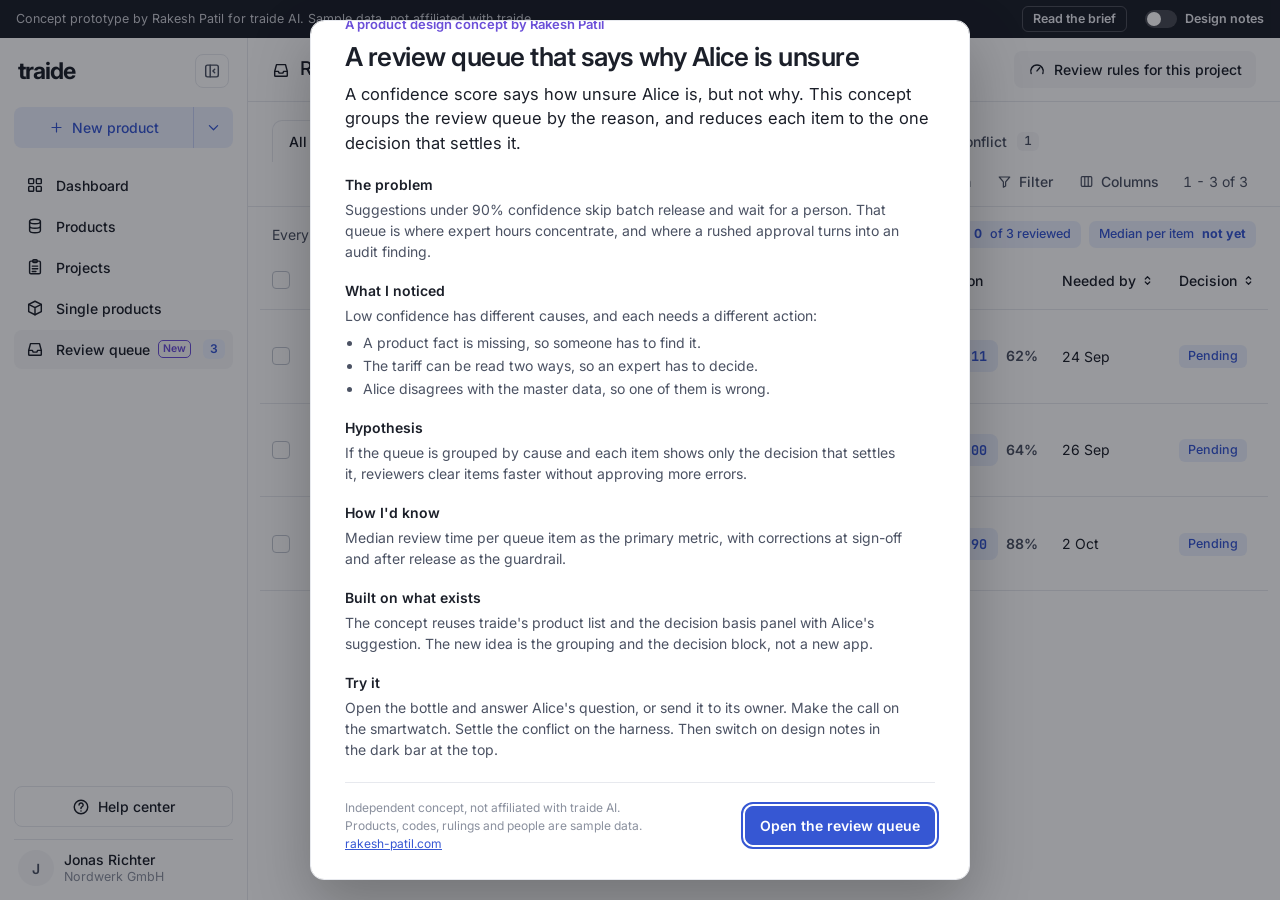
==== commit 58599b27: "Removed Stepper & Update title font size" ====
--- a/index.html
+++ b/index.html
@@ -40,7 +40,7 @@
     <h2>How I'd know</h2>
     <p>Median review time per queue item as the primary metric, with corrections at sign-off and after release as the guardrail.</p>
     <h2>Built on what exists</h2>
-    <p>The concept reuses traide's product list, the Product, Decision and Documentation stepper, and the decision basis panel with Alice's suggestion. The new idea is the grouping and the decision block, not a new app.</p>
+    <p>The concept reuses traide's product list and the decision basis panel with Alice's suggestion. The new idea is the grouping and the decision block, not a new app.</p>
     <h2>Try it</h2>
     <p>Open the bottle and answer Alice's question, or send it to its owner. Make the call on the smartwatch. Settle the conflict on the harness. Then switch on design notes in the dark bar at the top.</p>
     <div class="foot">
--- a/styles.css
+++ b/styles.css
@@ -39,7 +39,6 @@
 .ic{display:inline-flex;flex:none}
 .ic svg{width:18px;height:18px;fill:none;stroke:currentColor;stroke-width:1.6;stroke-linecap:round;stroke-linejoin:round}
 .ic.sm svg{width:15px;height:15px}
-kbd{font:600 10.5px/1 var(--sans);border:1px solid var(--rule);border-bottom-width:2px;border-radius:4px;padding:2px 5px;background:var(--bg);color:var(--ink-2)}
 [data-host]{position:relative}
 .mono{font-family:var(--mono);font-weight:700;letter-spacing:.01em}
 
@@ -108,7 +107,6 @@
 .btn.primary{background:var(--blue);color:#fff;border-color:var(--blue);font-weight:600}
 .btn.primary:hover:not(:disabled){background:var(--blue-hover);border-color:var(--blue-hover)}
 .btn.primary:disabled{background:var(--track);border-color:var(--track);color:var(--ink-3)}
-.btn.primary kbd{background:transparent;color:inherit;border-color:rgba(255,255,255,.5)}
 .btn.danger{color:var(--red);border-color:var(--red)}
 .link{color:var(--blue);font-weight:500}
 .link:hover:not(:disabled){text-decoration:underline;text-underline-offset:3px}
@@ -154,20 +152,11 @@
 .dnav .pos span{color:var(--ink-3)}
 .dnav button{width:34px;height:34px;border-radius:8px;display:grid;place-items:center;background:var(--panel)}
 .dnav button:hover{background:var(--rule)}
-.stepper{display:flex;align-items:center;gap:14px;padding:14px 24px;border-bottom:1px solid var(--rule)}
-.stp{display:flex;align-items:center;gap:12px;white-space:nowrap}
-.stp .c{width:30px;height:30px;border-radius:50%;display:grid;place-items:center;font-weight:500;font-size:13px;background:var(--panel);color:var(--ink-3)}
-.stp.done .c{background:var(--blue-bg);color:var(--blue)}
-.stp.active .c{background:var(--blue-bg);color:var(--blue);box-shadow:0 0 0 1.5px var(--blue)}
-.stp .t{font-weight:500}
-.stp .t small{display:block;font-weight:400;font-size:12px;color:var(--ink-3);line-height:1.2}
-.stp.todo .t{color:var(--ink-2)}
-.sline{flex:0 1 180px;min-width:24px;height:2px;background:var(--rule)}
-.sline.done{background:var(--blue)}
 .dbody{flex:1;min-height:0;display:grid;grid-template-columns:minmax(0,1fr) minmax(380px,42%)}
 .dleft{display:flex;flex-direction:column;min-height:0;min-width:0}
 .dscroll{flex:1;overflow:auto;padding:18px 24px 28px}
 .lbl{color:var(--ink-2);font-weight:500;margin-bottom:12px}
+.dtitle{font-size:21px;margin-bottom:14px}
 .banner{display:flex;flex-direction:column;gap:8px;padding:14px 16px;border-radius:10px;border:1px solid var(--rule);margin-bottom:14px}
 .banner .brow{display:flex;flex-wrap:wrap;align-items:center;gap:8px 14px}
 .banner .due{font-weight:600;font-size:13px}
@@ -200,74 +189,49 @@
 .attach{margin-top:12px}
 .subh{font-weight:600;margin:4px 0 2px}
 .subp{color:var(--ink-2);font-size:13.5px}
-
-/* tree + fork */
-.tree{list-style:none;margin:14px 0 0;padding:0}
-.node{position:relative;height:30px;display:flex;align-items:center;gap:10px;padding-left:calc(var(--lvl)*var(--step) + 18px);font-size:13px;white-space:nowrap;overflow:hidden}
-.node::after{content:"";position:absolute;left:calc(var(--lvl)*var(--step) + 4px);top:11px;width:8px;height:8px;border-radius:50%;background:var(--line)}
-.node.has-parent{overflow:visible}
-.node.has-parent::before{content:"";position:absolute;left:calc((var(--lvl) - 1)*var(--step) + 7px);top:-11px;height:26px;width:calc(var(--step) - 3px);border-left:2px solid var(--line);border-bottom:2px solid var(--line);border-bottom-left-radius:7px}
-.node-k{font-weight:600;font-family:var(--mono);font-size:12.5px}
-.node-v{color:var(--ink-3);overflow:hidden;text-overflow:ellipsis}
-.node.none .node-v{font-style:italic}
-.fork{position:relative;list-style:none;margin:4px 0 0;padding:0;--lx:calc((var(--lvl) - 1)*var(--step) + 7px);--cx:calc(var(--lvl)*var(--step) + 16px)}
-.fork::before{content:"";position:absolute;left:var(--lx);top:-15px;bottom:var(--b,40px);border-left:2px solid var(--line)}
-.fork::after{content:"";position:absolute;left:calc(var(--lx) - 5px);top:-2px;width:12px;height:12px;transform:rotate(45deg);border-radius:2px;border:2px solid var(--bg)}
-.fork.g-fact::after{background:var(--fact)} .fork.g-judgment::after{background:var(--judg)} .fork.g-conflict::after{background:var(--conf)}
-.cand{position:relative;margin:0 0 8px var(--cx);transition:opacity .3s ease}
-.cand:first-child{margin-top:10px}
-.cand::before{content:"";position:absolute;top:50%;left:calc(var(--lx) - var(--cx));width:calc(var(--cx) - var(--lx));border-top:2px solid var(--line)}
-.cand.is-dim{opacity:.5}
-.cand.is-dim::before{border-top-style:dashed}
-.cand.is-sel::before{border-top-color:var(--blue)}
-.cand-btn{width:100%;display:grid;grid-template-columns:auto minmax(0,1fr) 116px 22px;gap:12px;align-items:center;text-align:left;background:var(--bg);border:1px solid var(--rule);border-radius:10px;padding:10px 12px;transition:border-color .2s,box-shadow .2s}
-.cand-btn:hover:not(:disabled){border-color:var(--line)}
-.cand-btn:disabled{color:inherit}
-.is-sel .cand-btn{border-color:var(--blue);box-shadow:0 0 0 1px var(--blue)}
+.tclist{display:flex;flex-direction:column;gap:8px;margin-top:12px}
+.trow{display:flex;align-items:center;gap:12px;padding:10px 12px;border:1px solid var(--rule);border-radius:10px;background:var(--bg);transition:opacity .3s ease}
+.trow.win{border-color:var(--blue);box-shadow:0 0 0 1px var(--blue)}
+.trow.lose{opacity:.55}
+.trow .cand-title{flex:1}
+
+/* tariff candidates */
 .cand-title{display:block;line-height:1.35;font-size:13.5px}
-.cand-path{display:block;font-size:12px;color:var(--ink-3);margin-top:2px}
-.cand-tag{display:inline-block;font-size:11.5px;font-weight:500;color:var(--ink-2);background:var(--panel);border-radius:5px;padding:0 6px;margin-top:4px}
-.cand-conf{display:flex;align-items:center;gap:8px}
-.meter{position:relative;height:6px;border-radius:3px;background:var(--track);flex:1}
-.fill{position:absolute;left:0;top:0;bottom:0;border-radius:3px;background:var(--ink-3);transition:width .55s cubic-bezier(.3,.8,.3,1)}
-.is-sel .fill{background:var(--blue)}
-.fill.over{background:var(--ok)!important}
-.tick{position:absolute;left:90%;top:-4px;bottom:-4px;width:2px;border-radius:1px;background:var(--ink);opacity:.45}
 .pct{font-size:12.5px;font-weight:600;font-variant-numeric:tabular-nums;min-width:56px;text-align:right;white-space:nowrap}
 .pct s{color:var(--ink-3);font-weight:400;margin-right:3px}
-.cand-check{width:22px;height:22px;border-radius:50%;border:1.5px solid var(--line);display:grid;place-items:center;color:transparent}
-.cand-check svg{width:13px;height:13px;fill:none;stroke:currentColor;stroke-width:2.2}
-.is-sel .cand-check{background:var(--blue);border-color:var(--blue);color:#fff}
-.legend{display:flex;align-items:center;gap:10px;margin-top:10px;font-size:12.5px;color:var(--ink-3)}
-.meter.mini{flex:none;width:36px}
 
 /* decide */
 .decide{margin-top:16px;padding:16px;border-radius:10px;border:1px solid var(--rule);border-left-width:4px}
-.decide.g-fact{border-left-color:var(--fact)}
+.decide.g-fact{border-left-color:var(--fact);background:#f3f3f3}
 .decide.g-judgment{border-left-color:var(--judg)}
 .decide.g-conflict{border-left-color:var(--conf)}
 .decide .dlabel{font-size:12.5px;font-weight:600;color:var(--ink-3)}
 .q-text{font-size:17px;font-weight:600;line-height:1.35;margin-top:4px;max-width:48ch}
 .q-why{color:var(--ink-2);margin-top:6px;max-width:66ch;font-size:13.5px}
+.evtog{display:inline-block;margin-top:8px}
 .clues{margin:10px 0 0;padding:0;list-style:none;display:flex;flex-direction:column;gap:3px}
 .clues li{font-size:13px;color:var(--ink-2);padding-left:16px;position:relative}
 .clues li::before{content:"";position:absolute;left:2px;top:8px;width:5px;height:5px;border-radius:50%;background:var(--ink-3)}
-.answers{display:flex;flex-wrap:wrap;gap:8px;margin-top:14px}
-.ans{border:1px solid var(--rule);background:var(--bg);border-radius:8px;padding:8px 12px;font-weight:500;display:inline-flex;align-items:center;gap:8px;text-align:left}
+.answers{display:flex;flex-wrap:wrap;gap:10px;margin-top:14px}
+.ans{border:1px solid var(--rule);background:var(--bg);border-radius:8px;padding:10px 14px;font-weight:500;display:inline-flex;align-items:center;gap:10px;text-align:left}
 .ans:hover:not(:disabled){border-color:var(--ink-3)}
 .ans.on{border-color:var(--blue);box-shadow:0 0 0 1px var(--blue);color:var(--blue)}
 .ans:disabled:not(.on){opacity:.5}
-.ask{display:flex;flex-wrap:wrap;align-items:center;gap:6px;margin-top:12px;font-size:13px;color:var(--ink-2)}
-.answered{margin-top:12px;font-size:13px;color:var(--ok);font-weight:500}
+.ans-radio{width:18px;height:18px;border-radius:50%;border:1.5px solid var(--line);flex:none;position:relative;transition:border-color .15s}
+.ans-radio::after{content:"";position:absolute;inset:3px;border-radius:50%;background:var(--blue);transform:scale(0);transition:transform .15s}
+.ans.on .ans-radio{border-color:var(--blue)}
+.ans.on .ans-radio::after{transform:scale(1)}
+.chosen{display:flex;align-items:center;gap:8px;margin-top:12px;padding:9px 12px;border-radius:8px;background:var(--ok-bg);color:var(--ink);font-size:13.5px}
+.chosen .ic{color:var(--ok)}
+.chosen strong{font-weight:600}
+.answered{margin-top:8px;font-size:13px;color:var(--ink-2)}
 .waitq{margin:10px 0 0;padding:10px 12px;border-left:3px solid var(--fact);background:var(--fact-bg);border-radius:0 8px 8px 0;font-size:13.5px}
 .row{display:flex;flex-wrap:wrap;align-items:center;gap:10px;margin-top:12px}
 .proto{font-size:12px;color:var(--ink-3)}
 .cases{display:grid;grid-template-columns:1fr 1fr;gap:10px;margin-top:12px}
 .case{border:1px solid var(--rule);border-radius:9px;padding:12px 14px;display:flex;flex-direction:column;gap:8px}
-.case.on{border-color:var(--blue);box-shadow:0 0 0 1px var(--blue)}
 .case h3{font-size:13px;font-weight:600}
 .case ul{margin:0;padding-left:16px;color:var(--ink-2);font-size:13px;display:flex;flex-direction:column;gap:3px;flex:1}
-.case .btn{align-self:flex-start;padding:6px 12px}
 .lean{margin-top:10px;font-size:13px;color:var(--ink-2)}
 .mtable{width:100%;font-size:13px;border:1px solid var(--rule);border-radius:8px;border-collapse:separate;border-spacing:0;overflow:hidden}
 .mtable th,.mtable td{text-align:left;padding:8px 10px;border-bottom:1px solid var(--rule);vertical-align:top}
@@ -300,8 +264,6 @@
 .dec-empty{color:var(--ink-2)}
 .dec-actions{display:flex;align-items:center;gap:16px;flex:none}
 .dec-done{display:flex;flex-wrap:wrap;align-items:center;gap:10px 14px;color:var(--ink-2)}
-.keys{margin-top:8px;font-size:11.5px;color:var(--ink-3);display:flex;flex-wrap:wrap;gap:4px 14px}
-.keys span{white-space:nowrap}
 .override{margin:0 0 12px;padding:12px 14px;border:1px solid var(--rule);border-radius:10px;background:var(--panel);display:flex;flex-wrap:wrap;align-items:flex-end;gap:10px}
 .override label{display:flex;flex-direction:column;gap:4px;font-size:12px;font-weight:500;color:var(--ink-2)}
 .override input,.override select{border:1px solid var(--rule);border-radius:7px;padding:7px 10px;background:var(--bg);min-width:140px}
@@ -416,20 +378,15 @@
   .brandrow{flex:1}
   .strip p{display:none}
   .strip{justify-content:flex-end}
-  .topbar,.dtop,.stepper,.decision{padding-left:14px;padding-right:14px}
-  .stepper{overflow-x:auto}
+  .topbar,.dtop,.decision{padding-left:14px;padding-right:14px}
   .tabs{padding:12px 14px 0}
   .tools{display:none}
   .listmeta{padding:12px 14px 4px}
   .dscroll{padding:14px}
   .bscroll{padding:4px 14px 16px}
-  .cand-btn{grid-template-columns:minmax(0,1fr) 22px;gap:8px}
-  .cand-btn>*:not(.cand-check){grid-column:1}
-  .cand-check{grid-column:2;grid-row:1}
   .cases{grid-template-columns:1fr}
   .dec-row{flex-wrap:wrap}
   .dec-actions{width:100%;justify-content:space-between}
-  .keys,.btn kbd,.ans kbd{display:none}
   .brief{padding:22px 20px}
   .kv{grid-template-columns:80px minmax(0,1fr)}
   .facts td.src{white-space:normal}
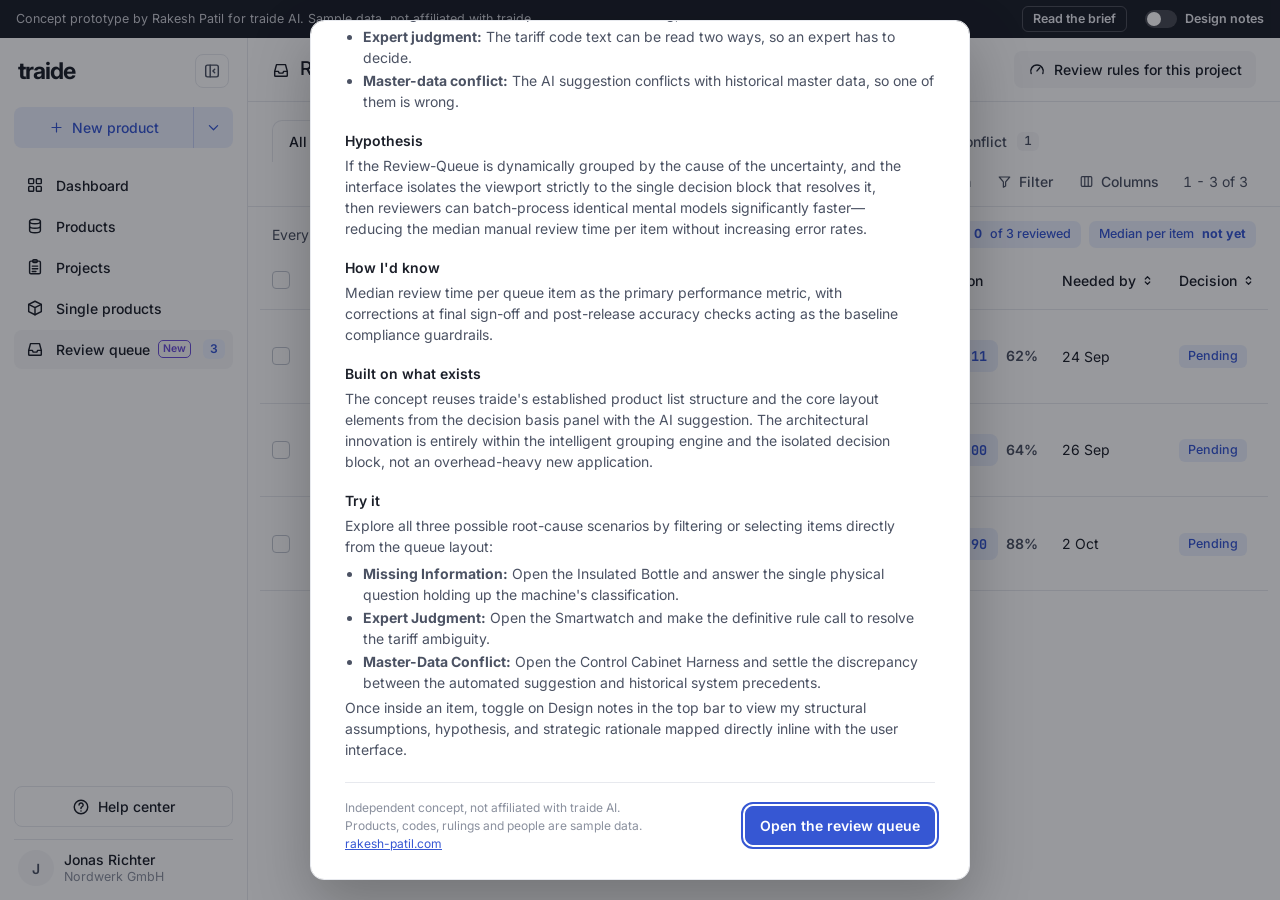
==== commit c5130e77: "update the brief" ====
--- a/index.html
+++ b/index.html
@@ -24,25 +24,31 @@
 <div class="modal" id="brief" role="dialog" aria-modal="true" aria-labelledby="briefTitle">
   <div class="brief">
     <p class="by">A product design concept by Rakesh Patil</p>
-    <h1 id="briefTitle">A review queue that says why Alice is unsure</h1>
-    <p class="lede">A confidence score says how unsure Alice is, but not why. This concept groups the review queue by the reason, and reduces each item to the one decision that settles it.</p>
+    <h1 id="briefTitle">A review queue that says why the AI is unsure</h1>
+    <p class="lede">A numerical confidence score tells an auditor how unsure an AI suggestion is, but not why. This concept structures the Review-Queue by the root cause of uncertainty, reducing each item to the single key decision that settles it.</p>
     <h2>The problem</h2>
-    <p>Suggestions under 90% confidence skip batch release and wait for a person. That queue is where expert hours concentrate, and where a rushed approval turns into an audit finding.</p>
+    <p>Based on metrics from traide's website, processing a batch of 100 articles takes roughly 6 hours, automatically clearing 75 items but routing 25 low-confidence articles directly to a manual review queue. Because a standard percentage score hides the underlying cause of error, human experts are forced to run an exhaustive, high-friction check on every single exception. This creates a severe operational bottleneck where cognitive fatigue quickly can turn into a non-compliance audit finding.</p>
     <h2>What I noticed</h2>
-    <p>Low confidence has different causes, and each needs a different action:</p>
+    <p>Low AI confidence has different causes, and each needs a completely different cognitive mindset from the reviewer:</p>
     <ul>
-      <li>A product fact is missing, so someone has to find it.</li>
-      <li>The tariff can be read two ways, so an expert has to decide.</li>
-      <li>Alice disagrees with the master data, so one of them is wrong.</li>
+      <li><strong>Missing information:</strong> A product fact is missing, so someone has to find it.</li>
+      <li><strong>Expert judgment:</strong> The tariff code text can be read two ways, so an expert has to decide.</li>
+      <li><strong>Master-data conflict:</strong> The AI suggestion conflicts with historical master data, so one of them is wrong.</li>
     </ul>
     <h2>Hypothesis</h2>
-    <p>If the queue is grouped by cause and each item shows only the decision that settles it, reviewers clear items faster without approving more errors.</p>
+    <p>If the Review-Queue is dynamically grouped by the cause of the uncertainty, and the interface isolates the viewport strictly to the single decision block that resolves it, then reviewers can batch-process identical mental models significantly faster—reducing the median manual review time per item without increasing error rates.</p>
     <h2>How I'd know</h2>
-    <p>Median review time per queue item as the primary metric, with corrections at sign-off and after release as the guardrail.</p>
+    <p>Median review time per queue item as the primary performance metric, with corrections at final sign-off and post-release accuracy checks acting as the baseline compliance guardrails.</p>
     <h2>Built on what exists</h2>
-    <p>The concept reuses traide's product list and the decision basis panel with Alice's suggestion. The new idea is the grouping and the decision block, not a new app.</p>
+    <p>The concept reuses traide's established product list structure and the core layout elements from the decision basis panel with the AI suggestion. The architectural innovation is entirely within the intelligent grouping engine and the isolated decision block, not an overhead-heavy new application.</p>
     <h2>Try it</h2>
-    <p>Open the bottle and answer Alice's question, or send it to its owner. Make the call on the smartwatch. Settle the conflict on the harness. Then switch on design notes in the dark bar at the top.</p>
+    <p>Explore all three possible root-cause scenarios by filtering or selecting items directly from the queue layout:</p>
+    <ul>
+      <li><strong>Missing Information:</strong> Open the Insulated Bottle and answer the single physical question holding up the machine's classification.</li>
+      <li><strong>Expert Judgment:</strong> Open the Smartwatch and make the definitive rule call to resolve the tariff ambiguity.</li>
+      <li><strong>Master-Data Conflict:</strong> Open the Control Cabinet Harness and settle the discrepancy between the automated suggestion and historical system precedents.</li>
+    </ul>
+    <p>Once inside an item, toggle on Design notes in the top bar to view my structural assumptions, hypothesis, and strategic rationale mapped directly inline with the user interface.</p>
     <div class="foot">
       <p>Independent concept, not affiliated with traide AI. Products, codes, rulings and people are sample data. <a href="https://www.rakesh-patil.com" target="_blank" rel="noopener">rakesh-patil.com</a></p>
       <button class="btn primary" data-act="close-brief">Open the review queue</button>
--- a/styles.css
+++ b/styles.css
@@ -193,16 +193,17 @@
 .trow{display:flex;align-items:center;gap:12px;padding:10px 12px;border:1px solid var(--rule);border-radius:10px;background:var(--bg);transition:opacity .3s ease}
 .trow.win{border-color:var(--blue);box-shadow:0 0 0 1px var(--blue)}
 .trow.lose{opacity:.55}
-.trow .cand-title{flex:1}
 
 /* tariff candidates */
-.cand-title{display:block;line-height:1.35;font-size:13.5px}
+.cand-title{display:block;line-height:1.35;font-size:13.5px;flex:1}
+.cand-tag{flex:none;display:inline-block;font-size:11.5px;font-weight:500;color:var(--ink-2);background:var(--panel);border-radius:5px;padding:2px 7px}
+.cand-tag.alice{color:var(--blue);background:var(--blue-bg);font-weight:600}
 .pct{font-size:12.5px;font-weight:600;font-variant-numeric:tabular-nums;min-width:56px;text-align:right;white-space:nowrap}
 .pct s{color:var(--ink-3);font-weight:400;margin-right:3px}
 
 /* decide */
 .decide{margin-top:16px;padding:16px;border-radius:10px;border:1px solid var(--rule);border-left-width:4px}
-.decide.g-fact{border-left-color:var(--fact);background:#f3f3f3}
+.decide.g-fact{border-left-color:var(--fact);background:var(--panel)}
 .decide.g-judgment{border-left-color:var(--judg)}
 .decide.g-conflict{border-left-color:var(--conf)}
 .decide .dlabel{font-size:12.5px;font-weight:600;color:var(--ink-3)}
@@ -232,7 +233,6 @@
 .case{border:1px solid var(--rule);border-radius:9px;padding:12px 14px;display:flex;flex-direction:column;gap:8px}
 .case h3{font-size:13px;font-weight:600}
 .case ul{margin:0;padding-left:16px;color:var(--ink-2);font-size:13px;display:flex;flex-direction:column;gap:3px;flex:1}
-.lean{margin-top:10px;font-size:13px;color:var(--ink-2)}
 .mtable{width:100%;font-size:13px;border:1px solid var(--rule);border-radius:8px;border-collapse:separate;border-spacing:0;overflow:hidden}
 .mtable th,.mtable td{text-align:left;padding:8px 10px;border-bottom:1px solid var(--rule);vertical-align:top}
 .mtable tr:last-child td{border-bottom:0}
@@ -246,11 +246,12 @@
 /* documentation */
 .audit{list-style:none;margin:0;padding:0;position:relative}
 .audit::before{content:"";position:absolute;left:5px;top:8px;bottom:8px;border-left:2px solid var(--rule)}
-.audit li{position:relative;padding:0 0 14px 24px}
+.audit li{position:relative;padding:0 0 14px 26px}
 .audit li::before{content:"";position:absolute;left:0;top:5px;width:12px;height:12px;border-radius:50%;background:var(--bg);border:2px solid var(--line)}
-.audit li.you::before{border-color:var(--blue);background:var(--blue)}
-.audit li.pending::before{border-style:dashed}
+.audit li.done::before{display:none}
+.audit li.pending::before{background:var(--blue);border-color:var(--blue)}
 .audit li.pending{color:var(--ink-3)}
+.a-check{position:absolute;left:-3px;top:1px;color:var(--ok);background:var(--bg);border-radius:50%}
 .a-meta{font-size:12px;color:var(--ink-3)}
 .a-text{font-size:13.5px}
 
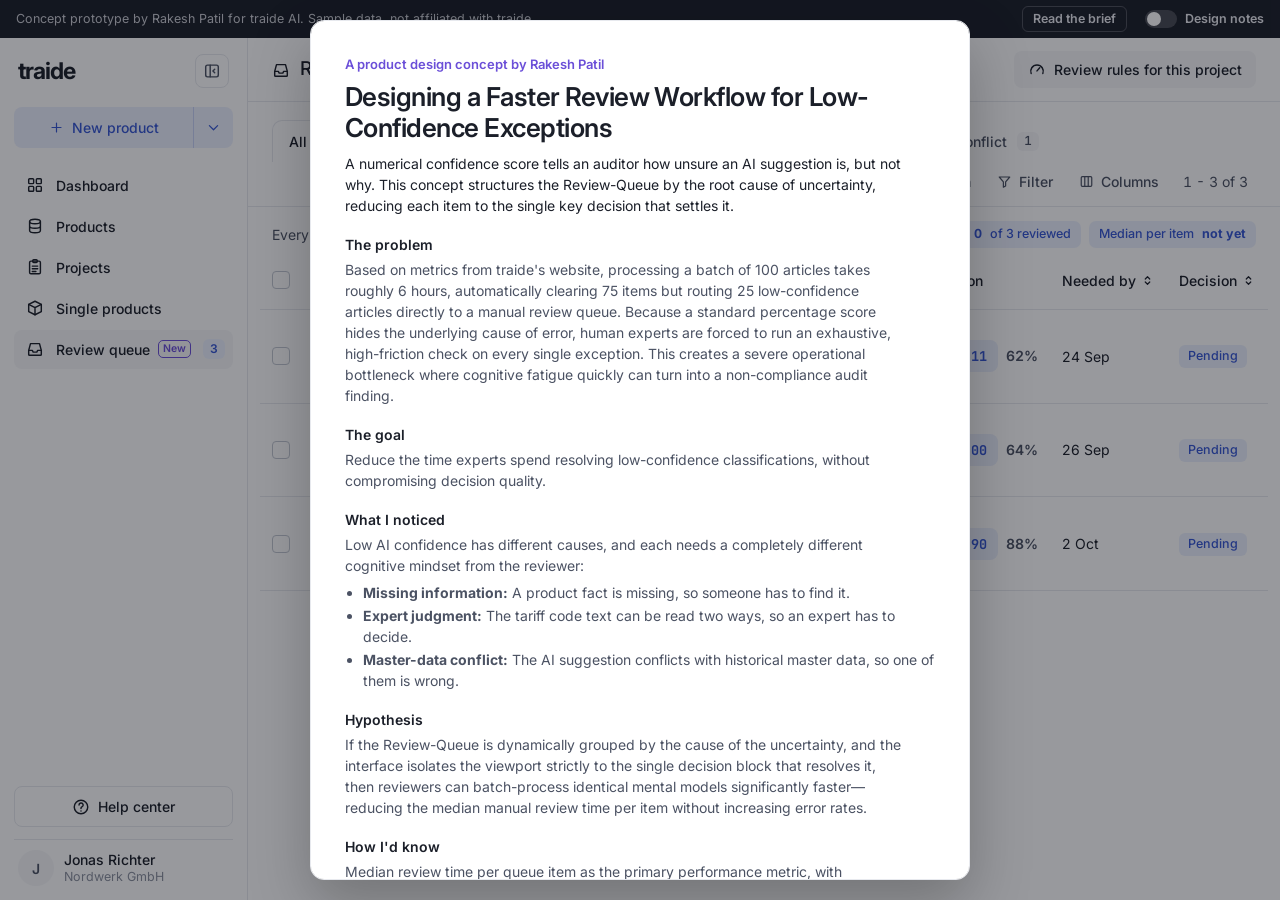
==== commit 2e75775f: "Updated" ====
--- a/index.html
+++ b/index.html
@@ -24,10 +24,12 @@
 <div class="modal" id="brief" role="dialog" aria-modal="true" aria-labelledby="briefTitle">
   <div class="brief">
     <p class="by">A product design concept by Rakesh Patil</p>
-    <h1 id="briefTitle">A review queue that says why the AI is unsure</h1>
+    <h1 id="briefTitle">Designing a Faster Review Workflow for Low-Confidence Exceptions</h1>
     <p class="lede">A numerical confidence score tells an auditor how unsure an AI suggestion is, but not why. This concept structures the Review-Queue by the root cause of uncertainty, reducing each item to the single key decision that settles it.</p>
     <h2>The problem</h2>
     <p>Based on metrics from traide's website, processing a batch of 100 articles takes roughly 6 hours, automatically clearing 75 items but routing 25 low-confidence articles directly to a manual review queue. Because a standard percentage score hides the underlying cause of error, human experts are forced to run an exhaustive, high-friction check on every single exception. This creates a severe operational bottleneck where cognitive fatigue quickly can turn into a non-compliance audit finding.</p>
+    <h2>The goal</h2>
+    <p>Reduce the time experts spend resolving low-confidence classifications, without compromising decision quality.</p>
     <h2>What I noticed</h2>
     <p>Low AI confidence has different causes, and each needs a completely different cognitive mindset from the reviewer:</p>
     <ul>
--- a/styles.css
+++ b/styles.css
@@ -323,7 +323,7 @@
 .brief h1{font-size:26px;line-height:1.2;margin-top:6px;letter-spacing:-.02em}
 .brief h2{font-size:14px;margin-top:18px}
 .brief p{margin-top:4px;color:var(--ink-2);max-width:62ch}
-.brief p.lede{font-size:16.5px;line-height:1.5;color:var(--ink);margin-top:10px}
+.brief p.lede{font-size:14px;line-height:1.5;color:var(--ink);margin-top:10px}
 .brief ul{margin:6px 0 0;padding-left:18px;color:var(--ink-2);display:flex;flex-direction:column;gap:2px}
 .brief .foot{display:flex;flex-wrap:wrap;align-items:center;justify-content:space-between;gap:14px;margin-top:22px;padding-top:16px;border-top:1px solid var(--rule)}
 .brief .foot p{font-size:12px;color:var(--ink-3);margin:0;max-width:40ch}
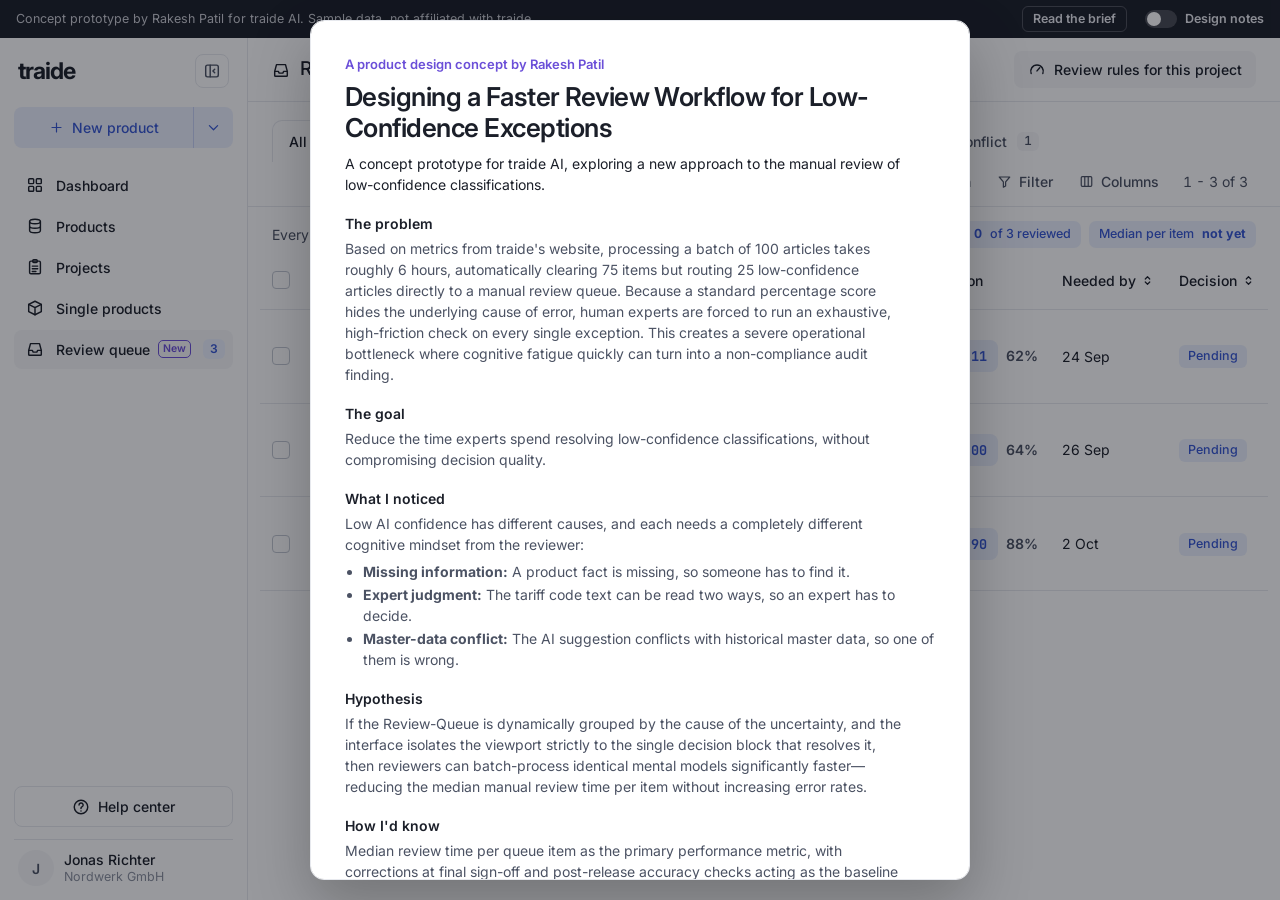
==== commit d401a07f: "updated text" ====
--- a/index.html
+++ b/index.html
@@ -25,7 +25,7 @@
   <div class="brief">
     <p class="by">A product design concept by Rakesh Patil</p>
     <h1 id="briefTitle">Designing a Faster Review Workflow for Low-Confidence Exceptions</h1>
-    <p class="lede">A numerical confidence score tells an auditor how unsure an AI suggestion is, but not why. This concept structures the Review-Queue by the root cause of uncertainty, reducing each item to the single key decision that settles it.</p>
+    <p class="lede">A concept prototype for traide AI, exploring a new approach to the manual review of low-confidence classifications.</p>
     <h2>The problem</h2>
     <p>Based on metrics from traide's website, processing a batch of 100 articles takes roughly 6 hours, automatically clearing 75 items but routing 25 low-confidence articles directly to a manual review queue. Because a standard percentage score hides the underlying cause of error, human experts are forced to run an exhaustive, high-friction check on every single exception. This creates a severe operational bottleneck where cognitive fatigue quickly can turn into a non-compliance audit finding.</p>
     <h2>The goal</h2>
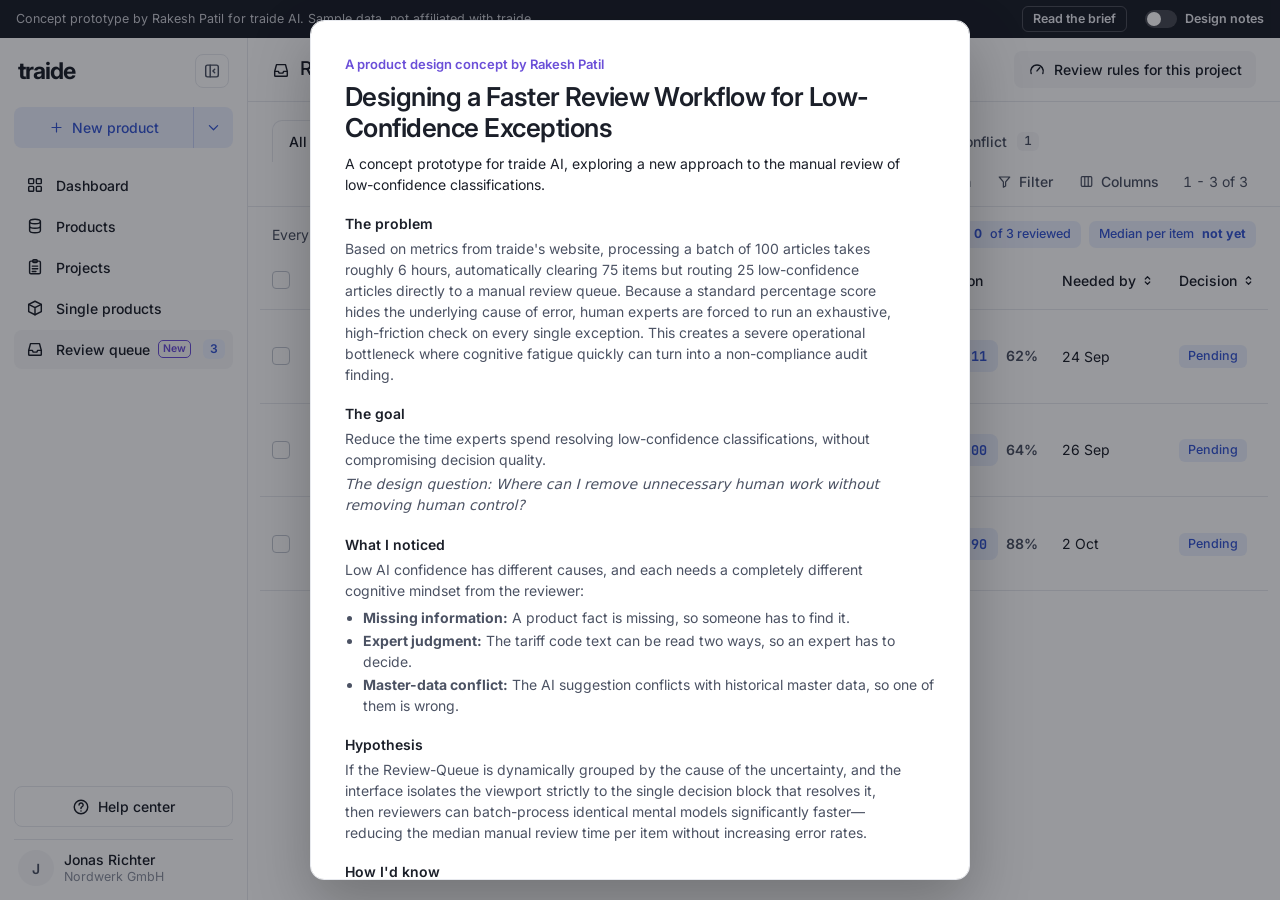
==== commit b90642dd: "font" ====
--- a/index.html
+++ b/index.html
@@ -30,6 +30,7 @@
     <p>Based on metrics from traide's website, processing a batch of 100 articles takes roughly 6 hours, automatically clearing 75 items but routing 25 low-confidence articles directly to a manual review queue. Because a standard percentage score hides the underlying cause of error, human experts are forced to run an exhaustive, high-friction check on every single exception. This creates a severe operational bottleneck where cognitive fatigue quickly can turn into a non-compliance audit finding.</p>
     <h2>The goal</h2>
     <p>Reduce the time experts spend resolving low-confidence classifications, without compromising decision quality.</p>
+    <p style="font-style: italic;">The design question: Where can I remove unnecessary human work without removing human control?</p>
     <h2>What I noticed</h2>
     <p>Low AI confidence has different causes, and each needs a completely different cognitive mindset from the reviewer:</p>
     <ul>
